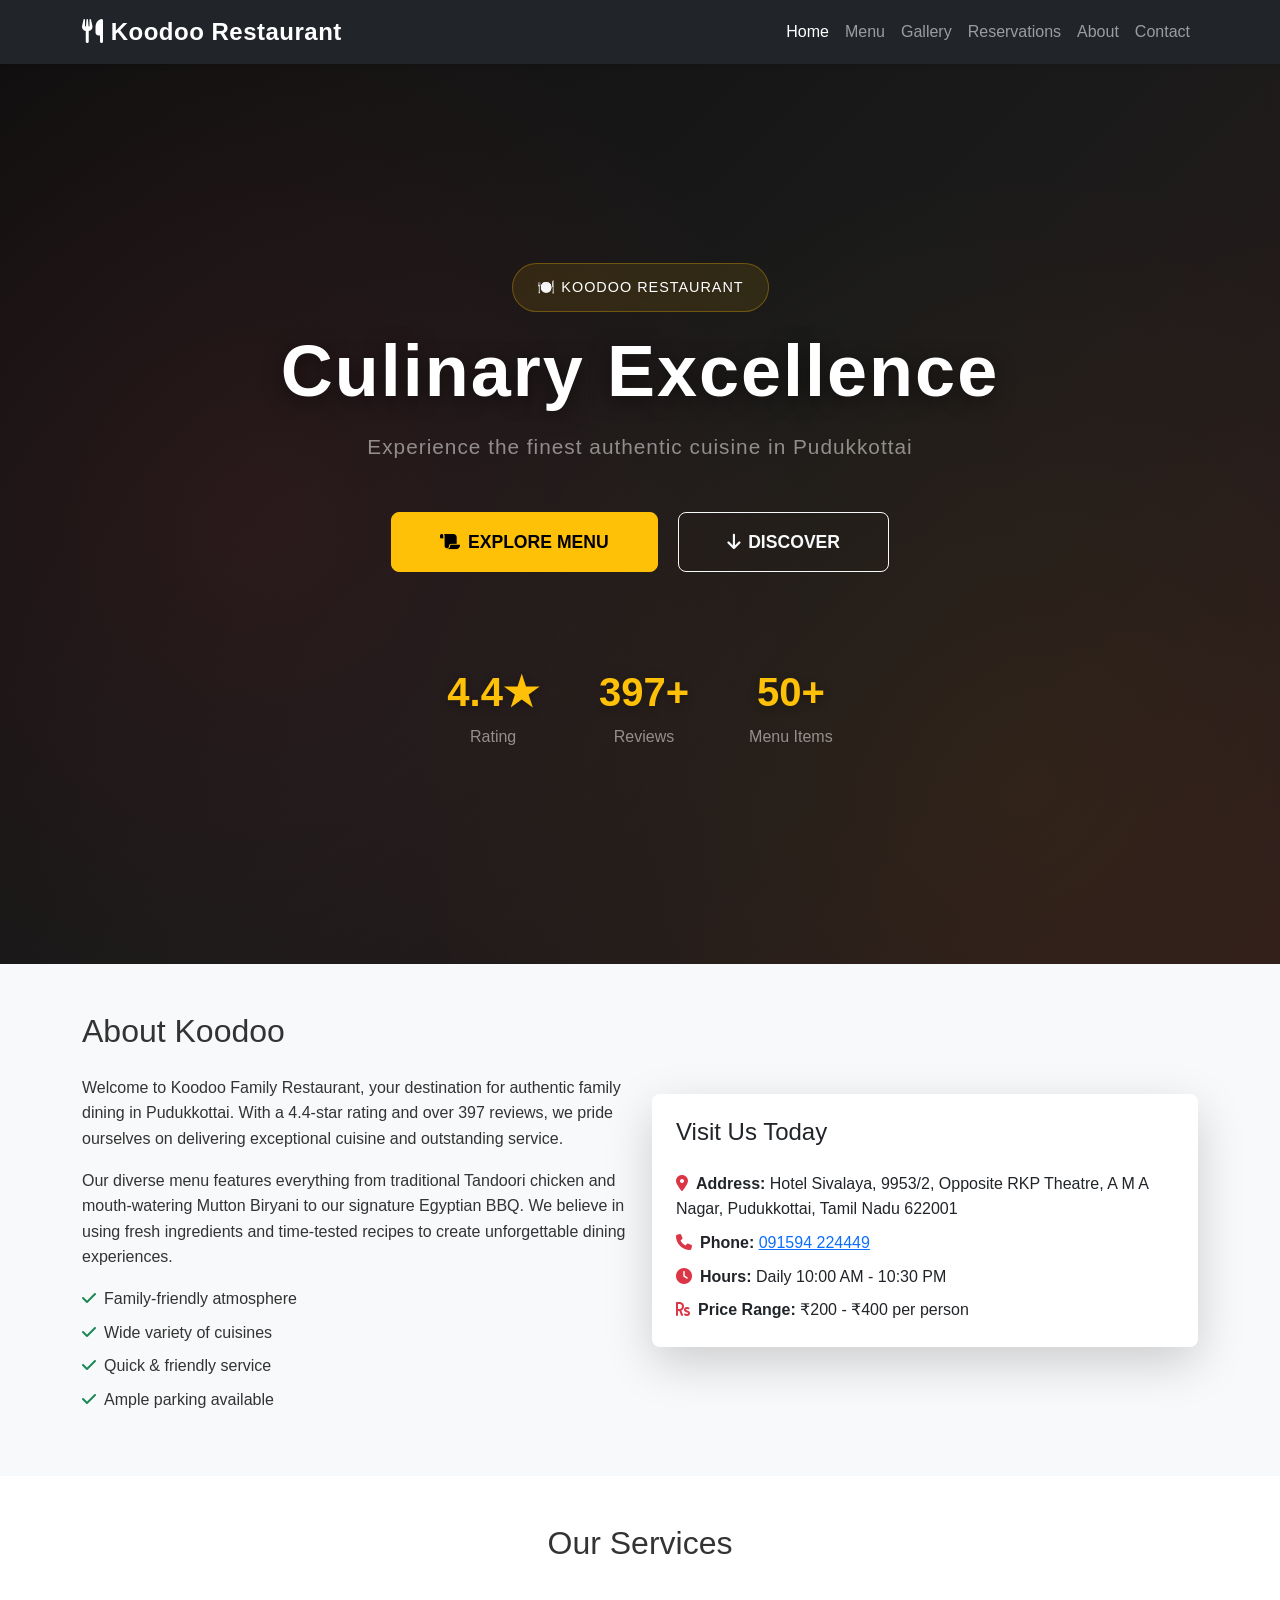
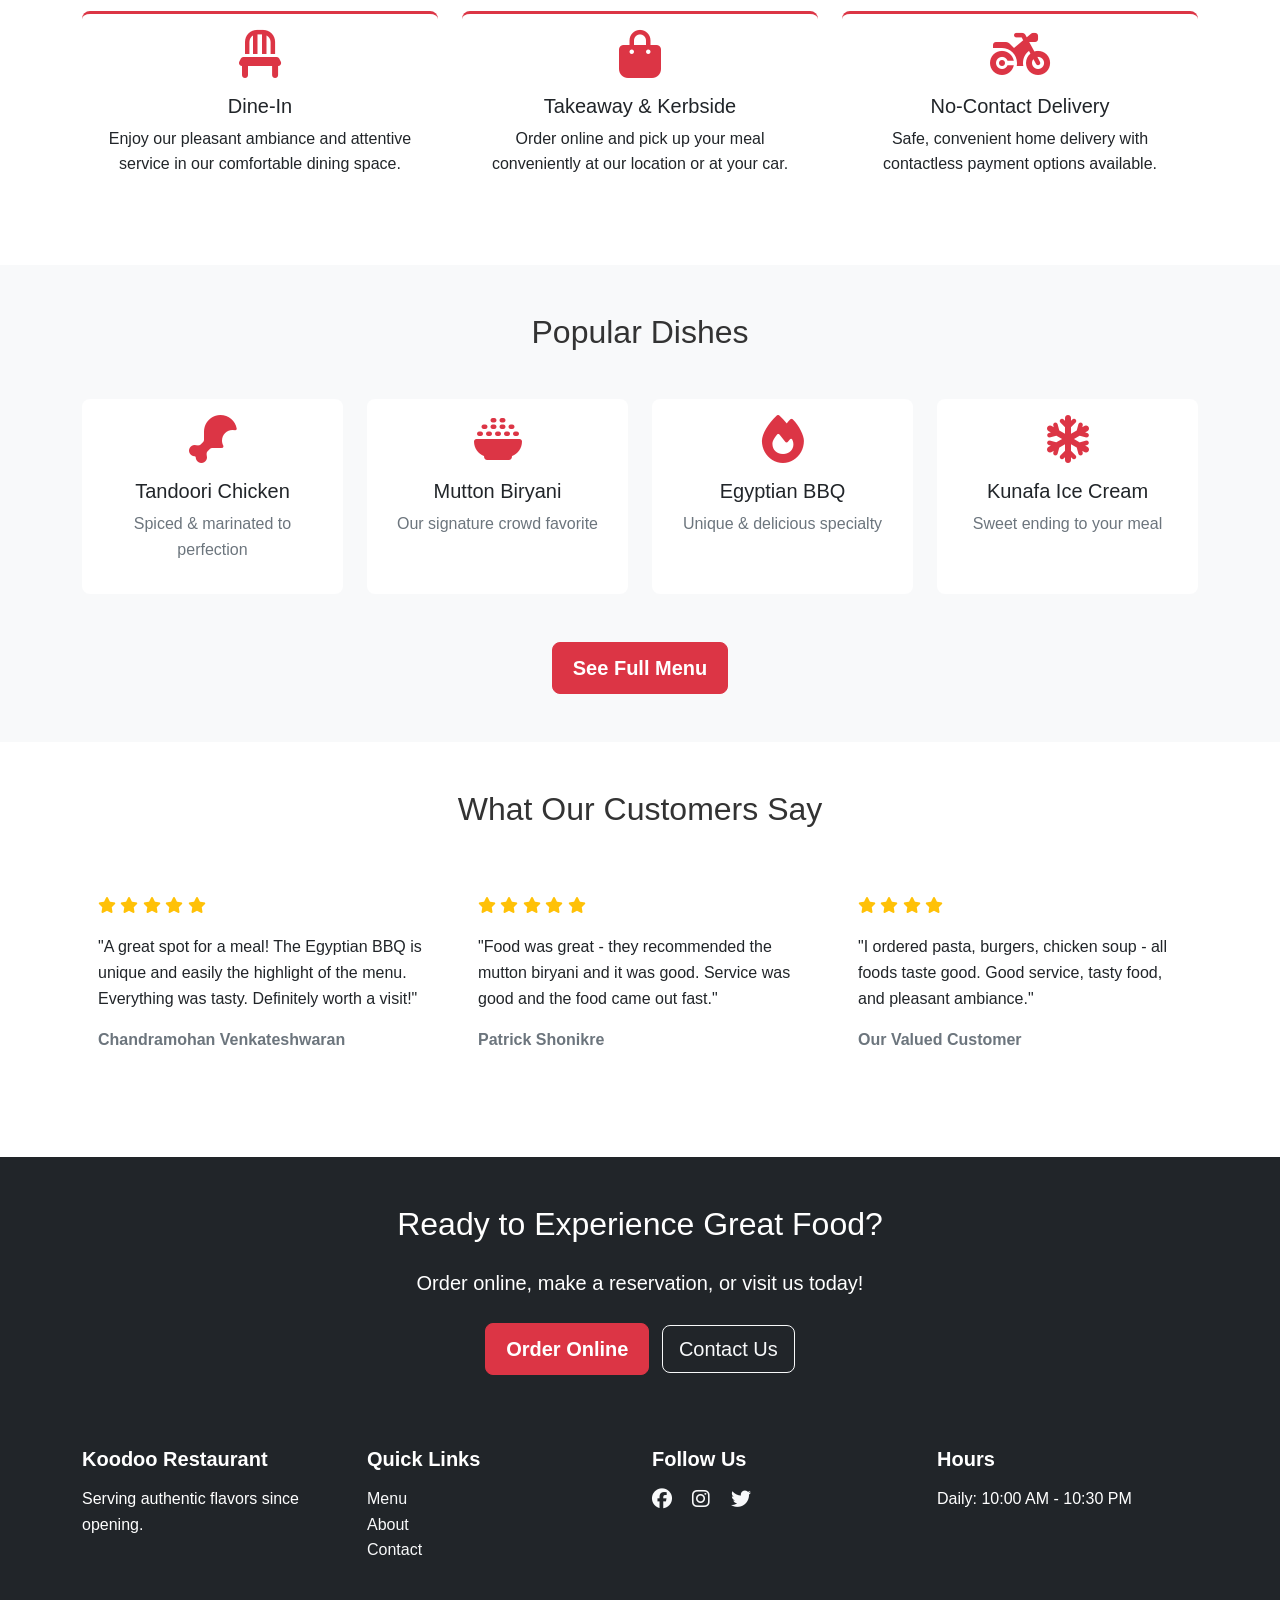
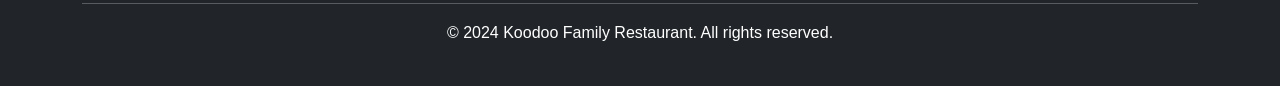
==== index.html @ 0c463f67 "Add files via upload" ====
<!DOCTYPE html>
<html lang="en">
<head>
    <meta charset="UTF-8">
    <meta name="viewport" content="width=device-width, initial-scale=1.0">
    <title>Koodoo Family Restaurant | Pudukkottai</title>
    <link href="https://cdn.jsdelivr.net/npm/bootstrap@5.3.0/dist/css/bootstrap.min.css" rel="stylesheet">
    <link href="https://cdnjs.cloudflare.com/ajax/libs/font-awesome/6.4.0/css/all.min.css" rel="stylesheet">
    <link rel="stylesheet" href="styles.css">
</head>
<body>
    <!-- Navigation Bar -->
    <nav class="navbar navbar-expand-lg navbar-dark bg-dark sticky-top">
        <div class="container">
            <a class="navbar-brand fw-bold" href="index.html">
                <i class="fas fa-utensils"></i> Koodoo Restaurant
            </a>
            <button class="navbar-toggler" type="button" data-bs-toggle="collapse" data-bs-target="#navbarNav">
                <span class="navbar-toggler-icon"></span>
            </button>
            <div class="collapse navbar-collapse" id="navbarNav">
                <ul class="navbar-nav ms-auto">
                    <li class="nav-item"><a class="nav-link active" href="index.html">Home</a></li>
                    <li class="nav-item"><a class="nav-link" href="menu.html">Menu</a></li>
                    <li class="nav-item"><a class="nav-link" href="gallery.html">Gallery</a></li>
                    <li class="nav-item"><a class="nav-link" href="reservations.html">Reservations</a></li>
                    <li class="nav-item"><a class="nav-link" href="about.html">About</a></li>
                    <li class="nav-item"><a class="nav-link" href="contact.html">Contact</a></li>
                </ul>
            </div>
        </div>
    </nav>

    <!-- Premium Hero Section -->
    <section class="hero-section premium-hero">
        <div class="hero-overlay"></div>
        <div class="hero-content">
            <div class="hero-badge mb-3">🍽️ KOODOO RESTAURANT</div>
            <h1 class="display-2 fw-bold text-white mb-3" style="letter-spacing: 2px;">
                Culinary Excellence
            </h1>
            <p class="lead text-white-50 mb-5" style="font-size: 1.3rem; letter-spacing: 1px;">
                Experience the finest authentic cuisine in Pudukkottai
            </p>
            <div class="hero-cta">
                <a href="menu.html" class="btn btn-warning btn-lg me-3 px-5 py-3 fw-bold" style="font-size: 1.1rem;">
                    <i class="fas fa-scroll me-2"></i>EXPLORE MENU
                </a>
                <a href="#specialties" class="btn btn-outline-light btn-lg px-5 py-3 fw-bold" style="font-size: 1.1rem;">
                    <i class="fas fa-arrow-down me-2"></i>DISCOVER
                </a>
            </div>
            <div class="hero-stats mt-5 pt-5">
                <div class="stat-item">
                    <h3 class="text-warning">4.4★</h3>
                    <p class="text-white-50">Rating</p>
                </div>
                <div class="stat-item">
                    <h3 class="text-warning">397+</h3>
                    <p class="text-white-50">Reviews</p>
                </div>
                <div class="stat-item">
                    <h3 class="text-warning">50+</h3>
                    <p class="text-white-50">Menu Items</p>
                </div>
            </div>
        </div>
    </section>

    <!-- About Section -->
    <section class="py-5 bg-light">
        <div class="container">
            <div class="row align-items-center">
                <div class="col-md-6 mb-4 mb-md-0">
                    <h2 class="mb-4">About Koodoo</h2>
                    <p class="mb-3">Welcome to Koodoo Family Restaurant, your destination for authentic family dining in Pudukkottai. With a 4.4-star rating and over 397 reviews, we pride ourselves on delivering exceptional cuisine and outstanding service.</p>
                    <p class="mb-3">Our diverse menu features everything from traditional Tandoori chicken and mouth-watering Mutton Biryani to our signature Egyptian BBQ. We believe in using fresh ingredients and time-tested recipes to create unforgettable dining experiences.</p>
                    <ul class="list-unstyled">
                        <li class="mb-2"><i class="fas fa-check text-success me-2"></i>Family-friendly atmosphere</li>
                        <li class="mb-2"><i class="fas fa-check text-success me-2"></i>Wide variety of cuisines</li>
                        <li class="mb-2"><i class="fas fa-check text-success me-2"></i>Quick & friendly service</li>
                        <li class="mb-2"><i class="fas fa-check text-success me-2"></i>Ample parking available</li>
                    </ul>
                </div>
                <div class="col-md-6">
                    <div class="card shadow-lg">
                        <div class="card-body p-4">
                            <h4 class="card-title mb-4">Visit Us Today</h4>
                            <p class="mb-2"><i class="fas fa-map-marker-alt text-danger me-2"></i><strong>Address:</strong> Hotel Sivalaya, 9953/2, Opposite RKP Theatre, A M A Nagar, Pudukkottai, Tamil Nadu 622001</p>
                            <p class="mb-2"><i class="fas fa-phone text-danger me-2"></i><strong>Phone:</strong> <a href="tel:09159422449">091594 224449</a></p>
                            <p class="mb-2"><i class="fas fa-clock text-danger me-2"></i><strong>Hours:</strong> Daily 10:00 AM - 10:30 PM</p>
                            <p class="mb-0"><i class="fas fa-rupee-sign text-danger me-2"></i><strong>Price Range:</strong> ₹200 - ₹400 per person</p>
                        </div>
                    </div>
                </div>
            </div>
        </div>
    </section>

    <!-- Services Section -->
    <section class="py-5">
        <div class="container">
            <h2 class="text-center mb-5">Our Services</h2>
            <div class="row">
                <div class="col-md-4 mb-4">
                    <div class="card text-center h-100 service-card">
                        <div class="card-body">
                            <i class="fas fa-chair fa-3x text-danger mb-3"></i>
                            <h5 class="card-title">Dine-In</h5>
                            <p class="card-text">Enjoy our pleasant ambiance and attentive service in our comfortable dining space.</p>
                        </div>
                    </div>
                </div>
                <div class="col-md-4 mb-4">
                    <div class="card text-center h-100 service-card">
                        <div class="card-body">
                            <i class="fas fa-shopping-bag fa-3x text-danger mb-3"></i>
                            <h5 class="card-title">Takeaway & Kerbside</h5>
                            <p class="card-text">Order online and pick up your meal conveniently at our location or at your car.</p>
                        </div>
                    </div>
                </div>
                <div class="col-md-4 mb-4">
                    <div class="card text-center h-100 service-card">
                        <div class="card-body">
                            <i class="fas fa-motorcycle fa-3x text-danger mb-3"></i>
                            <h5 class="card-title">No-Contact Delivery</h5>
                            <p class="card-text">Safe, convenient home delivery with contactless payment options available.</p>
                        </div>
                    </div>
                </div>
            </div>
        </div>
    </section>

    <!-- Popular Items Section -->
    <section class="py-5 bg-light">
        <div class="container">
            <h2 class="text-center mb-5">Popular Dishes</h2>
            <div class="row">
                <div class="col-md-3 mb-4">
                    <div class="card h-100">
                        <div class="card-body text-center">
                            <i class="fas fa-drumstick-bite fa-3x text-danger mb-3"></i>
                            <h5>Tandoori Chicken</h5>
                            <p class="text-muted">Spiced & marinated to perfection</p>
                        </div>
                    </div>
                </div>
                <div class="col-md-3 mb-4">
                    <div class="card h-100">
                        <div class="card-body text-center">
                            <i class="fas fa-bowl-rice fa-3x text-danger mb-3"></i>
                            <h5>Mutton Biryani</h5>
                            <p class="text-muted">Our signature crowd favorite</p>
                        </div>
                    </div>
                </div>
                <div class="col-md-3 mb-4">
                    <div class="card h-100">
                        <div class="card-body text-center">
                            <i class="fas fa-fire fa-3x text-danger mb-3"></i>
                            <h5>Egyptian BBQ</h5>
                            <p class="text-muted">Unique & delicious specialty</p>
                        </div>
                    </div>
                </div>
                <div class="col-md-3 mb-4">
                    <div class="card h-100">
                        <div class="card-body text-center">
                            <i class="fas fa-snowflake fa-3x text-danger mb-3"></i>
                            <h5>Kunafa Ice Cream</h5>
                            <p class="text-muted">Sweet ending to your meal</p>
                        </div>
                    </div>
                </div>
            </div>
            <div class="text-center mt-4">
                <a href="menu.html" class="btn btn-danger btn-lg">See Full Menu</a>
            </div>
        </div>
    </section>

    <!-- Testimonials Section -->
    <section class="py-5">
        <div class="container">
            <h2 class="text-center mb-5">What Our Customers Say</h2>
            <div class="row">
                <div class="col-md-4 mb-4">
                    <div class="card h-100">
                        <div class="card-body">
                            <div class="mb-3">
                                <i class="fas fa-star text-warning"></i>
                                <i class="fas fa-star text-warning"></i>
                                <i class="fas fa-star text-warning"></i>
                                <i class="fas fa-star text-warning"></i>
                                <i class="fas fa-star text-warning"></i>
                            </div>
                            <p class="card-text">"A great spot for a meal! The Egyptian BBQ is unique and easily the highlight of the menu. Everything was tasty. Definitely worth a visit!"</p>
                            <p class="text-muted"><strong>Chandramohan Venkateshwaran</strong></p>
                        </div>
                    </div>
                </div>
                <div class="col-md-4 mb-4">
                    <div class="card h-100">
                        <div class="card-body">
                            <div class="mb-3">
                                <i class="fas fa-star text-warning"></i>
                                <i class="fas fa-star text-warning"></i>
                                <i class="fas fa-star text-warning"></i>
                                <i class="fas fa-star text-warning"></i>
                                <i class="fas fa-star text-warning"></i>
                            </div>
                            <p class="card-text">"Food was great - they recommended the mutton biryani and it was good. Service was good and the food came out fast."</p>
                            <p class="text-muted"><strong>Patrick Shonikre</strong></p>
                        </div>
                    </div>
                </div>
                <div class="col-md-4 mb-4">
                    <div class="card h-100">
                        <div class="card-body">
                            <div class="mb-3">
                                <i class="fas fa-star text-warning"></i>
                                <i class="fas fa-star text-warning"></i>
                                <i class="fas fa-star text-warning"></i>
                                <i class="fas fa-star text-warning"></i>
                            </div>
                            <p class="card-text">"I ordered pasta, burgers, chicken soup - all foods taste good. Good service, tasty food, and pleasant ambiance."</p>
                            <p class="text-muted"><strong>Our Valued Customer</strong></p>
                        </div>
                    </div>
                </div>
            </div>
        </div>
    </section>

    <!-- Call to Action Section -->
    <section class="py-5 bg-dark text-white">
        <div class="container text-center">
            <h2 class="mb-4">Ready to Experience Great Food?</h2>
            <p class="lead mb-4">Order online, make a reservation, or visit us today!</p>
            <a href="reservations.html" class="btn btn-danger btn-lg me-2">Order Online</a>
            <a href="contact.html" class="btn btn-outline-light btn-lg">Contact Us</a>
        </div>
    </section>

    <!-- Footer -->
    <footer class="bg-dark text-white py-4">
        <div class="container">
            <div class="row mb-4">
                <div class="col-md-3">
                    <h5>Koodoo Restaurant</h5>
                    <p>Serving authentic flavors since opening.</p>
                </div>
                <div class="col-md-3">
                    <h5>Quick Links</h5>
                    <ul class="list-unstyled">
                        <li><a href="menu.html" class="text-decoration-none text-light">Menu</a></li>
                        <li><a href="about.html" class="text-decoration-none text-light">About</a></li>
                        <li><a href="contact.html" class="text-decoration-none text-light">Contact</a></li>
                    </ul>
                </div>
                <div class="col-md-3">
                    <h5>Follow Us</h5>
                    <div>
                        <a href="#" class="text-decoration-none text-light me-3"><i class="fab fa-facebook fa-lg"></i></a>
                        <a href="#" class="text-decoration-none text-light me-3"><i class="fab fa-instagram fa-lg"></i></a>
                        <a href="#" class="text-decoration-none text-light me-3"><i class="fab fa-twitter fa-lg"></i></a>
                    </div>
                </div>
                <div class="col-md-3">
                    <h5>Hours</h5>
                    <p>Daily: 10:00 AM - 10:30 PM</p>
                </div>
            </div>
            <hr>
            <div class="text-center">
                <p>&copy; 2024 Koodoo Family Restaurant. All rights reserved.</p>
            </div>
        </div>
    </footer>

    <script src="https://cdn.jsdelivr.net/npm/bootstrap@5.3.0/dist/js/bootstrap.bundle.min.js"></script>
    <script src="script.js"></script>
</body>
</html>
---- styles.css ----
/* ===== Custom Styles for Koodoo Restaurant ===== */

:root {
    --primary-color: #dc3545;
    --secondary-color: #343a40;
    --light-color: #f8f9fa;
    --dark-color: #212529;
    --danger-color: #dc3545;
}

/* General Styles */
body {
    font-family: 'Segoe UI', Tahoma, Geneva, Verdana, sans-serif;
    line-height: 1.6;
    color: #333;
}

a {
    transition: all 0.3s ease;
}

/* Navigation */
.navbar {
    box-shadow: 0 2px 4px rgba(0, 0, 0, 0.1);
}

.navbar-brand {
    font-size: 1.5rem;
    letter-spacing: 0.5px;
}

/* Hero Section */
.hero-section {
    background: linear-gradient(135deg, #1a1a1a 0%, #2d2d2d 100%);
    color: white;
    padding: 120px 0;
    text-align: center;
    position: relative;
    overflow: hidden;
    min-height: 90vh;
    display: flex;
    align-items: center;
    justify-content: center;
}

.hero-section.premium-hero {
    background: linear-gradient(135deg, #0f0f0f 0%, #1a1a1a 50%, #2d1b1b 100%);
    min-height: 100vh;
}

.hero-overlay {
    position: absolute;
    top: 0;
    left: 0;
    right: 0;
    bottom: 0;
    background: 
        radial-gradient(circle at 20% 50%, rgba(220, 53, 69, 0.1) 0%, transparent 50%),
        radial-gradient(circle at 80% 80%, rgba(255, 193, 7, 0.05) 0%, transparent 50%);
    z-index: 1;
}

.hero-content {
    position: relative;
    z-index: 2;
    max-width: 900px;
}

.hero-badge {
    display: inline-block;
    background: rgba(255, 193, 7, 0.1);
    border: 1px solid rgba(255, 193, 7, 0.3);
    padding: 12px 24px;
    border-radius: 50px;
    font-size: 0.9rem;
    letter-spacing: 1px;
    backdrop-filter: blur(10px);
}

.hero-section .display-2 {
    font-weight: 700;
    text-shadow: 0 4px 20px rgba(0, 0, 0, 0.5);
    animation: fadeInDown 1s ease-out;
}

.hero-section .lead {
    animation: fadeInUp 1s ease-out 0.2s both;
}

.hero-cta {
    animation: fadeInUp 1s ease-out 0.4s both;
}

.hero-stats {
    display: flex;
    justify-content: center;
    gap: 60px;
    animation: fadeInUp 1s ease-out 0.6s both;
}

.stat-item {
    text-align: center;
}

.stat-item h3 {
    font-size: 2.5rem;
    font-weight: 700;
    text-shadow: 0 2px 10px rgba(0, 0, 0, 0.3);
}

@keyframes fadeInDown {
    from {
        opacity: 0;
        transform: translateY(-30px);
    }
    to {
        opacity: 1;
        transform: translateY(0);
    }
}

@keyframes fadeInUp {
    from {
        opacity: 0;
        transform: translateY(30px);
    }
    to {
        opacity: 1;
        transform: translateY(0);
    }
}

/* Page Header */
.page-header {
    background: linear-gradient(135deg, #dc3545 0%, #c82333 100%);
    color: white;
    padding: 60px 0;
    text-align: center;
    margin-bottom: 0;
}

.page-header h1 {
    font-weight: 700;
    text-shadow: 2px 2px 4px rgba(0, 0, 0, 0.2);
}

/* Cards */
.card {
    border: none;
    border-radius: 8px;
    transition: transform 0.3s ease, box-shadow 0.3s ease;
}

.card:hover {
    transform: translateY(-5px);
    box-shadow: 0 8px 16px rgba(0, 0, 0, 0.15) !important;
}

.card-header {
    border-radius: 8px 8px 0 0 !important;
}

/* Menu Cards */
.menu-card {
    border: 1px solid #e0e0e0;
}

.menu-card:hover {
    border-color: #dc3545;
}

.menu-category {
    animation: fadeIn 0.5s ease-in;
}

@keyframes fadeIn {
    from {
        opacity: 0;
    }
    to {
        opacity: 1;
    }
}

/* Gallery */
.gallery-grid {
    animation: slideUp 0.6s ease-out;
}

@keyframes slideUp {
    from {
        opacity: 0;
        transform: translateY(20px);
    }
    to {
        opacity: 1;
        transform: translateY(0);
    }
}

.gallery-item {
    border-radius: 10px;
    overflow: hidden;
    box-shadow: 0 4px 8px rgba(0, 0, 0, 0.1);
    transition: all 0.3s ease;
}

.gallery-item:hover {
    transform: scale(1.05);
    box-shadow: 0 8px 16px rgba(0, 0, 0, 0.2);
}

.gallery-placeholder {
    height: 250px;
    display: flex;
    align-items: center;
    justify-content: center;
    color: white;
}

.gallery-info {
    padding: 15px;
    background: white;
}

/* Buttons */
.btn-danger {
    background-color: var(--danger-color);
    border-color: var(--danger-color);
    font-weight: 600;
    padding: 10px 20px;
}

.btn-danger:hover {
    background-color: #c82333;
    border-color: #c82333;
    transform: translateY(-2px);
    box-shadow: 0 4px 8px rgba(220, 53, 69, 0.3);
}

.btn-outline-light:hover {
    background-color: rgba(255, 255, 255, 0.1);
}

/* Service Cards */
.service-card {
    border: none;
    border-top: 3px solid var(--danger-color);
    transition: all 0.3s ease;
}

.service-card:hover {
    border-top-color: #c82333;
    box-shadow: 0 8px 16px rgba(220, 53, 69, 0.15) !important;
}

.service-card i {
    transition: all 0.3s ease;
}

.service-card:hover i {
    transform: scale(1.1) rotate(5deg);
}

/* Features */
.feature-icon {
    box-shadow: 0 4px 8px rgba(220, 53, 69, 0.2);
}

.feature-card {
    padding: 20px;
    border-radius: 10px;
    transition: all 0.3s ease;
}

.feature-card:hover {
    box-shadow: 0 8px 16px rgba(0, 0, 0, 0.1);
}

/* Forms */
.form-control,
.form-select {
    border-radius: 6px;
    border: 1px solid #ddd;
    padding: 10px 12px;
    transition: all 0.3s ease;
}

.form-control:focus,
.form-select:focus {
    border-color: var(--danger-color);
    box-shadow: 0 0 0 0.2rem rgba(220, 53, 69, 0.25);
}

.form-check-input:checked {
    background-color: var(--danger-color);
    border-color: var(--danger-color);
}

/* Rating Stars */
.fa-star {
    animation: twinkle 0.6s ease-in-out;
}

@keyframes twinkle {
    0%, 100% {
        opacity: 1;
    }
    50% {
        opacity: 0.7;
    }
}

/* Badges */
.badge {
    padding: 8px 12px;
    font-weight: 600;
    font-size: 0.9rem;
}

/* Sections */
section {
    position: relative;
}

.bg-light {
    background-color: #f8f9fa !important;
}

.bg-danger {
    background-color: var(--danger-color) !important;
}

.bg-dark {
    background-color: var(--dark-color) !important;
}

/* Footer */
footer {
    background-color: var(--dark-color);
    color: white;
}

footer a {
    color: white;
    text-decoration: none;
}

footer a:hover {
    color: var(--danger-color);
}

footer h5 {
    font-weight: 700;
    color: white;
    margin-bottom: 15px;
}

footer hr {
    background-color: rgba(255, 255, 255, 0.1);
}

/* Carousel */
.carousel-control-prev,
.carousel-control-next {
    background: rgba(0, 0, 0, 0.3);
    width: 40px;
    height: 40px;
    top: 50%;
    transform: translateY(-50%);
    border-radius: 50%;
}

.carousel-control-prev:hover,
.carousel-control-next:hover {
    background: rgba(220, 53, 69, 0.5);
}

/* Accordion */
.accordion-button:not(.collapsed) {
    background-color: var(--danger-color);
    color: white;
    box-shadow: inset 0 -1px 0 rgba(0, 0, 0, 0.125);
}

.accordion-button:focus {
    border-color: var(--danger-color);
    box-shadow: 0 0 0 0.25rem rgba(220, 53, 69, 0.25);
}

/* Map */
.map-container {
    height: 400px;
    border-radius: 10px;
    overflow: hidden;
}

/* Responsive */
@media (max-width: 768px) {
    .hero-section {
        padding: 80px 0;
    }

    .hero-section .display-3 {
        font-size: 2rem;
    }

    .page-header {
        padding: 40px 0;
    }

    .page-header h1 {
        font-size: 1.75rem;
    }

    .gallery-placeholder {
        height: 200px;
    }

    footer .col-md-3 {
        margin-bottom: 20px;
    }
}

@media (max-width: 576px) {
    .hero-section .display-3 {
        font-size: 1.5rem;
    }

    .hero-section .lead {
        font-size: 1rem;
    }

    .btn-group {
        display: flex;
        flex-direction: column;
    }

    .btn-group .btn {
        border-radius: 6px !important;
        margin-bottom: 5px;
    }

    .gallery-placeholder {
        height: 150px;
    }

    .gallery-placeholder i {
        font-size: 2rem;
    }
}

/* Animations */
.fade-in {
    animation: fadeIn 0.5s ease-in;
}

.slide-in {
    animation: slideIn 0.5s ease-out;
}

@keyframes slideIn {
    from {
        transform: translateX(-20px);
        opacity: 0;
    }
    to {
        transform: translateX(0);
        opacity: 1;
    }
}

/* Utility Classes */
.text-danger {
    color: var(--danger-color) !important;
}

.text-muted {
    color: #6c757d !important;
}

.shadow-lg {
    box-shadow: 0 1rem 3rem rgba(0, 0, 0, 0.175) !important;
}

.rounded-circle {
    border-radius: 50%;
}

/* Scrollbar Styling (for Webkit browsers) */
::-webkit-scrollbar {
    width: 10px;
}

::-webkit-scrollbar-track {
    background: #f1f1f1;
}

::-webkit-scrollbar-thumb {
    background: var(--danger-color);
    border-radius: 5px;
}

::-webkit-scrollbar-thumb:hover {
    background: #c82333;
}

/* Success Messages */
.alert {
    border-radius: 8px;
    border: none;
    animation: slideDown 0.3s ease-out;
}

@keyframes slideDown {
    from {
        transform: translateY(-20px);
        opacity: 0;
    }
    to {
        transform: translateY(0);
        opacity: 1;
    }
}

/* Loading Animation */
.loading {
    display: inline-block;
    width: 20px;
    height: 20px;
    border: 3px solid rgba(220, 53, 69, 0.3);
    border-radius: 50%;
    border-top-color: var(--danger-color);
    animation: spin 1s ease-in-out infinite;
}

@keyframes spin {
    to {
        transform: rotate(360deg);
    }
}

/* Smooth Scrolling */
html {
    scroll-behavior: smooth;
}

/* Focus States */
*:focus {
    outline: 2px solid var(--danger-color);
    outline-offset: 2px;
}

button:focus,
a:focus {
    outline-offset: 4px;
}

/* Print Styles */
@media print {
    .navbar,
    footer,
    .btn,
    .no-print {
        display: none !important;
    }
}

/* ===== CART SIDEBAR STYLES ===== */
.cart-sidebar {
    position: fixed;
    right: -400px;
    top: 0;
    width: 400px;
    height: 100vh;
    background: linear-gradient(135deg, #1a1a1a 0%, #2d2d2d 100%);
    box-shadow: -5px 0 30px rgba(0, 0, 0, 0.5);
    transition: right 0.3s ease;
    z-index: 9998;
    overflow-y: auto;
    color: white;
}

.cart-sidebar.active {
    right: 0;
}

.cart-header {
    background: linear-gradient(135deg, #dc3545 0%, #c82333 100%);
    padding: 20px;
    display: flex;
    justify-content: space-between;
    align-items: center;
    position: sticky;
    top: 0;
    z-index: 9999;
}

.cart-close-btn {
    background: none;
    border: none;
    color: white;
    font-size: 1.5rem;
    cursor: pointer;
    transition: transform 0.2s;
}

.cart-close-btn:hover {
    transform: scale(1.1);
}

.cart-items-container {
    padding: 20px;
    min-height: 300px;
}

.cart-empty {
    text-align: center;
    padding: 40px 20px;
    color: #aaa;
}

.cart-empty i {
    font-size: 3rem;
    margin-bottom: 20px;
    opacity: 0.5;
}

.cart-item {
    background: rgba(255, 255, 255, 0.05);
    border-left: 3px solid #dc3545;
    padding: 15px;
    margin-bottom: 10px;
    border-radius: 5px;
    animation: slideInLeft 0.3s ease;
}

@keyframes slideInLeft {
    from {
        opacity: 0;
        transform: translateX(20px);
    }
    to {
        opacity: 1;
        transform: translateX(0);
    }
}

.cart-item-name {
    font-weight: 600;
    margin-bottom: 5px;
}

.cart-item-price {
    color: #ffc107;
    font-weight: 700;
}

.cart-item-remove {
    background: none;
    border: none;
    color: #dc3545;
    cursor: pointer;
    font-size: 0.9rem;
    margin-top: 8px;
    transition: all 0.2s;
}

.cart-item-remove:hover {
    color: #fff;
    transform: scale(1.1);
}

.cart-summary {
    background: rgba(255, 255, 255, 0.02);
    border-top: 1px solid rgba(255, 255, 255, 0.1);
    padding: 20px;
    position: sticky;
    bottom: 0;
}

.summary-row {
    display: flex;
    justify-content: space-between;
    margin-bottom: 12px;
    color: #aaa;
}

.summary-row.total {
    border-top: 1px solid rgba(255, 255, 255, 0.1);
    padding-top: 12px;
    margin-top: 12px;
    color: #ffc107;
    font-weight: 700;
    font-size: 1.1rem;
}

.checkout-btn {
    width: 100%;
    padding: 15px;
    background: linear-gradient(135deg, #dc3545 0%, #c82333 100%);
    color: white;
    border: none;
    border-radius: 8px;
    font-weight: 700;
    font-size: 1rem;
    cursor: pointer;
    margin-top: 15px;
    transition: all 0.3s;
}

.checkout-btn:hover {
    transform: translateY(-2px);
    box-shadow: 0 8px 20px rgba(220, 53, 69, 0.4);
}

.checkout-btn:disabled {
    background: #666;
    cursor: not-allowed;
    transform: none;
}

.cart-toggle-btn {
    position: fixed;
    bottom: 30px;
    right: 30px;
    width: 60px;
    height: 60px;
    background: linear-gradient(135deg, #dc3545 0%, #c82333 100%);
    color: white;
    border: none;
    border-radius: 50%;
    font-size: 1.5rem;
    cursor: pointer;
    z-index: 9997;
    box-shadow: 0 4px 15px rgba(220, 53, 69, 0.4);
    display: flex;
    align-items: center;
    justify-content: center;
    transition: all 0.3s;
}

.cart-toggle-btn:hover {
    transform: scale(1.1);
    box-shadow: 0 6px 20px rgba(220, 53, 69, 0.6);
}

.cart-badge {
    position: absolute;
    top: -10px;
    right: -10px;
    background: #ffc107;
    color: #000;
    width: 30px;
    height: 30px;
    border-radius: 50%;
    display: flex;
    align-items: center;
    justify-content: center;
    font-weight: 700;
    font-size: 0.9rem;
}

/* Overlay when cart is open */
.cart-overlay {
    position: fixed;
    top: 0;
    left: 0;
    right: 0;
    bottom: 0;
    background: rgba(0, 0, 0, 0.7);
    z-index: 9996;
    opacity: 0;
    pointer-events: none;
    transition: opacity 0.3s ease;
}

.cart-overlay.active {
    opacity: 1;
    pointer-events: all;
}

/* Modal Checkout Styles */
.checkout-modal {
    display: none;
    position: fixed;
    top: 0;
    left: 0;
    right: 0;
    bottom: 0;
    background: rgba(0, 0, 0, 0.8);
    z-index: 9999;
    align-items: center;
    justify-content: center;
}

.checkout-modal.active {
    display: flex;
}

.checkout-content {
    background: #1a1a1a;
    border-radius: 15px;
    max-width: 600px;
    width: 90%;
    max-height: 90vh;
    overflow-y: auto;
    color: white;
    position: relative;
}

.checkout-header {
    background: linear-gradient(135deg, #dc3545 0%, #c82333 100%);
    padding: 25px;
    border-radius: 15px 15px 0 0;
}

.checkout-header h2 {
    margin: 0;
    font-weight: 700;
}

.checkout-body {
    padding: 30px;
}

.checkout-close {
    position: absolute;
    top: 15px;
    right: 15px;
    background: none;
    border: none;
    color: white;
    font-size: 1.5rem;
    cursor: pointer;
}

.form-group-checkout {
    margin-bottom: 20px;
}

.form-group-checkout label {
    display: block;
    margin-bottom: 8px;
    font-weight: 600;
    color: #ffc107;
}

.form-group-checkout input,
.form-group-checkout select,
.form-group-checkout textarea {
    width: 100%;
    padding: 12px;
    background: rgba(255, 255, 255, 0.05);
    border: 1px solid rgba(255, 255, 255, 0.1);
    border-radius: 6px;
    color: white;
    font-family: inherit;
}

.form-group-checkout input::placeholder,
.form-group-checkout textarea::placeholder {
    color: rgba(255, 255, 255, 0.5);
}

.form-group-checkout input:focus,
.form-group-checkout select:focus,
.form-group-checkout textarea:focus {
    outline: none;
    border-color: #dc3545;
    box-shadow: 0 0 0 3px rgba(220, 53, 69, 0.2);
}

.payment-methods {
    display: grid;
    grid-template-columns: 1fr 1fr;
    gap: 15px;
    margin-bottom: 20px;
}

.payment-option {
    position: relative;
}

.payment-option input {
    display: none;
}

.payment-label {
    display: block;
    padding: 15px;
    border: 2px solid rgba(255, 255, 255, 0.2);
    border-radius: 8px;
    cursor: pointer;
    text-align: center;
    transition: all 0.3s;
    font-weight: 600;
}

.payment-option input:checked + .payment-label {
    border-color: #dc3545;
    background: rgba(220, 53, 69, 0.1);
    color: #ffc107;
}

.payment-label:hover {
    border-color: #dc3545;
}

.submit-order-btn {
    width: 100%;
    padding: 15px;
    background: linear-gradient(135deg, #dc3545 0%, #c82333 100%);
    color: white;
    border: none;
    border-radius: 8px;
    font-weight: 700;
    font-size: 1.1rem;
    cursor: pointer;
    transition: all 0.3s;
}

.submit-order-btn:hover {
    transform: translateY(-2px);
    box-shadow: 0 8px 20px rgba(220, 53, 69, 0.4);
}

.submit-order-btn:disabled {
    background: #666;
    cursor: not-allowed;
}

@media (max-width: 768px) {
    .cart-sidebar {
        width: 100%;
        right: -100%;
    }

    .hero-stats {
        gap: 30px;
    }

    .stat-item h3 {
        font-size: 2rem;
    }

    .payment-methods {
        grid-template-columns: 1fr;
    }

    .checkout-content {
        width: 95%;
    }
}
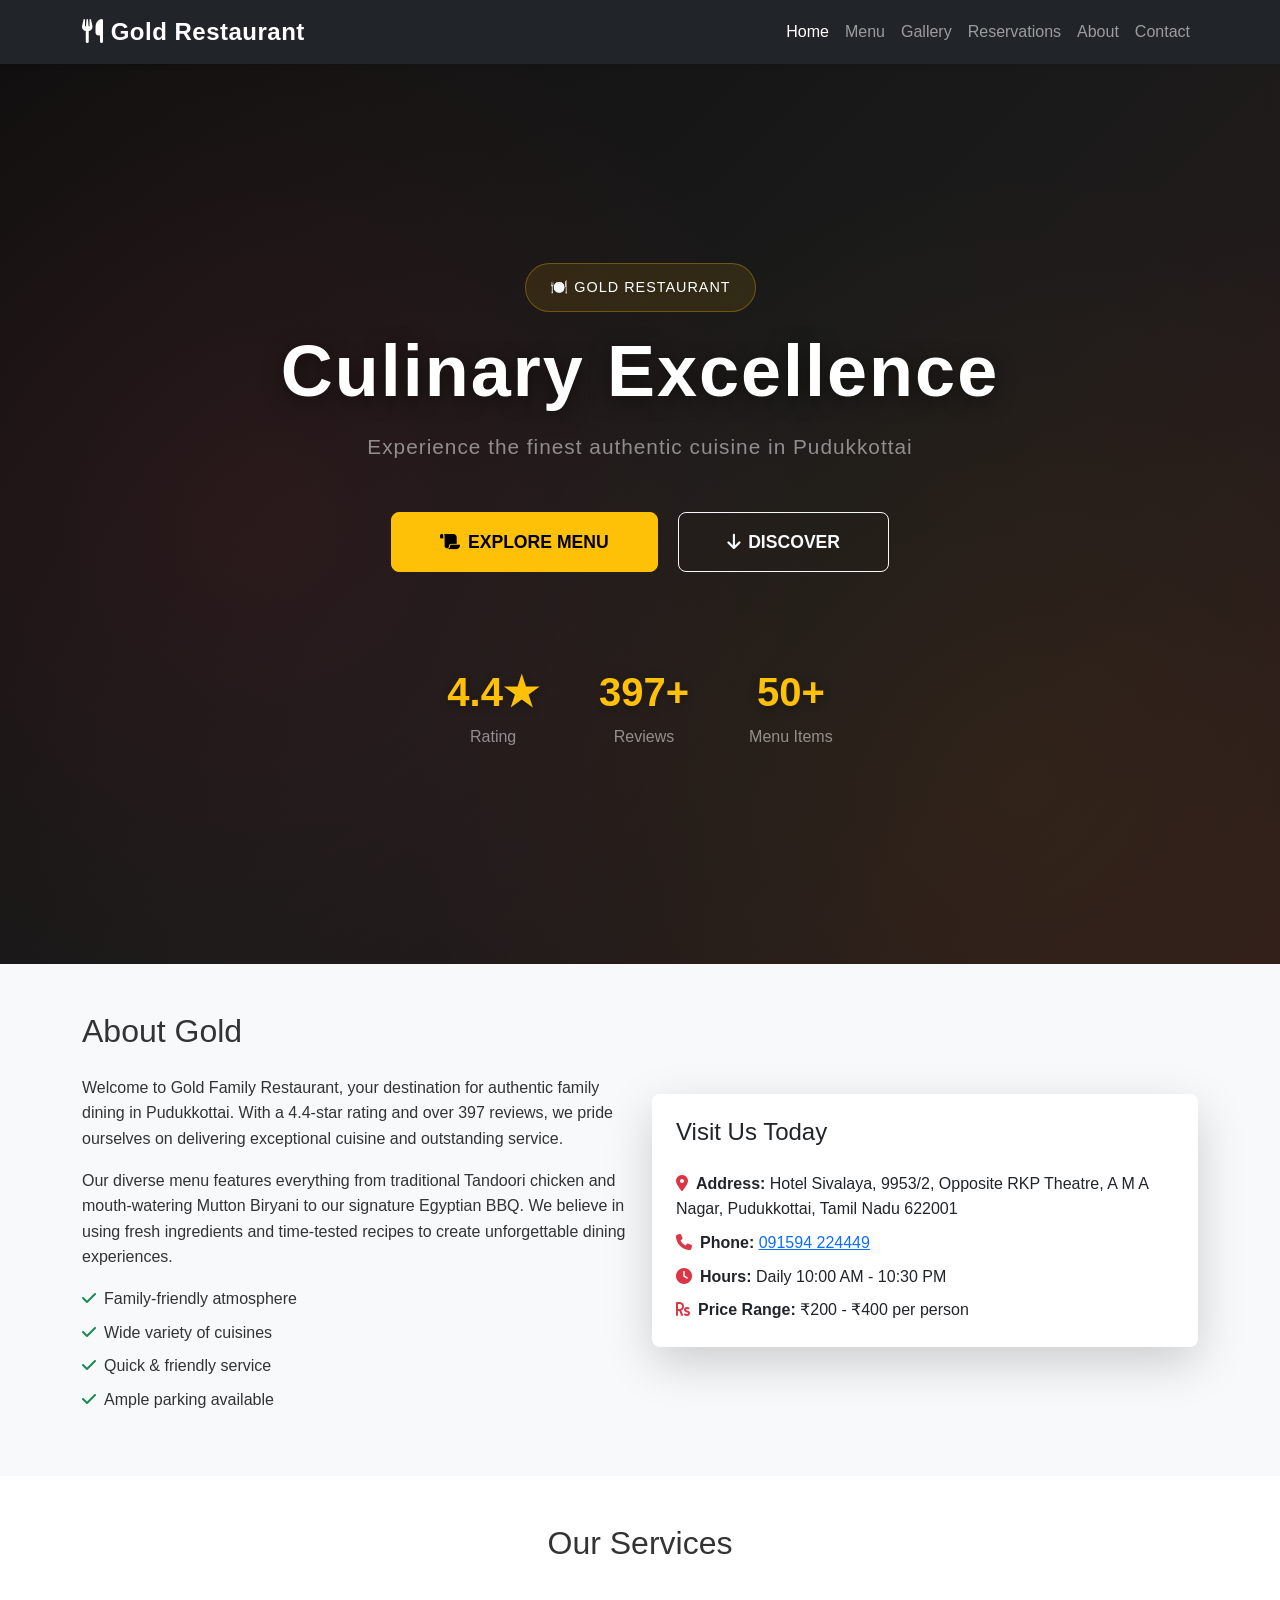
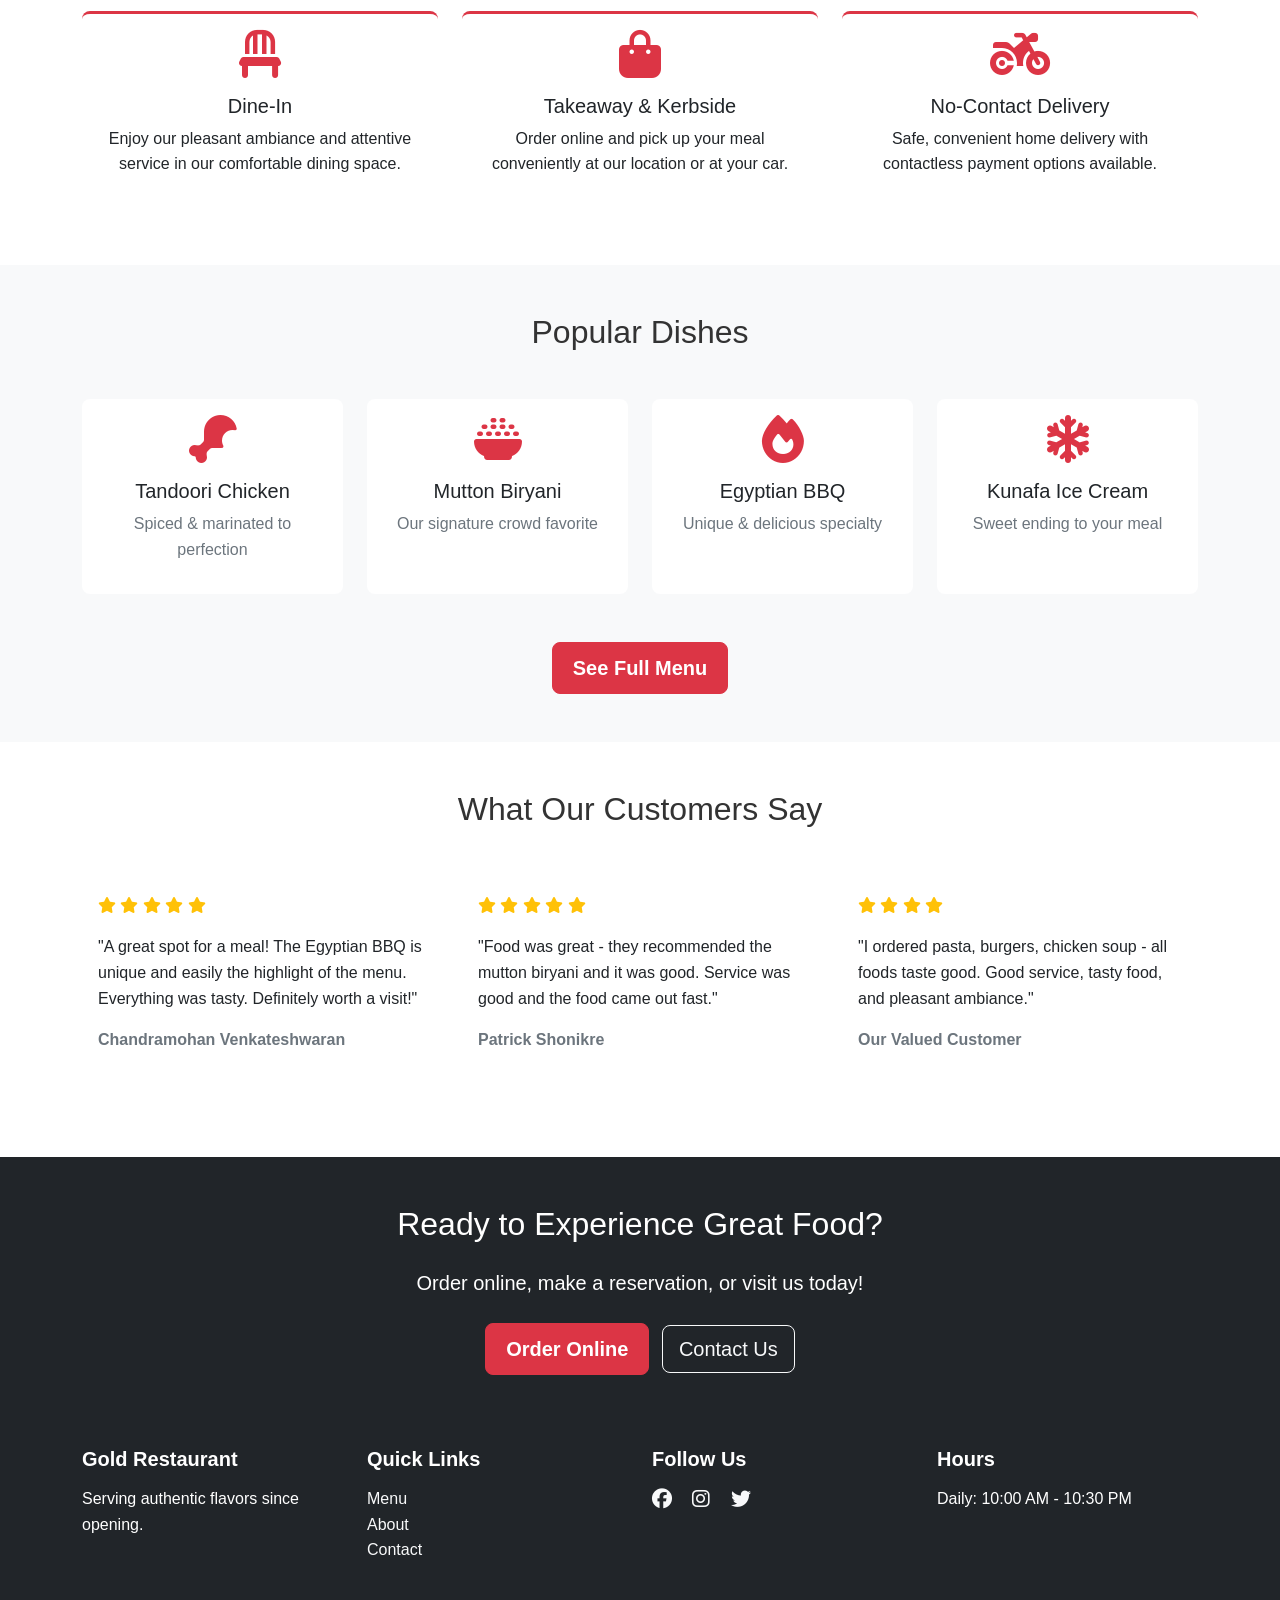
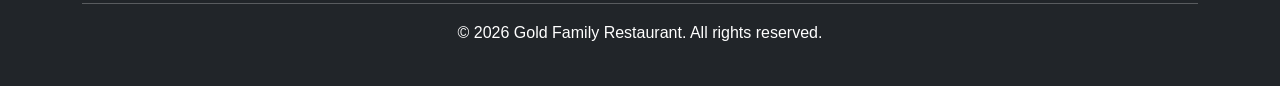
==== commit 5ad84114: "Change restaurant name to Gold Family Restaurant Updated restaurant name and details from Koodoo to " ====
--- a/index.html
+++ b/index.html
@@ -3,17 +3,18 @@
 <head>
     <meta charset="UTF-8">
     <meta name="viewport" content="width=device-width, initial-scale=1.0">
-    <title>Koodoo Family Restaurant | Pudukkottai</title>
+    <title>Gold Family Restaurant | Best Restaurant in Pudukkottai</title>
     <link href="https://cdn.jsdelivr.net/npm/bootstrap@5.3.0/dist/css/bootstrap.min.css" rel="stylesheet">
     <link href="https://cdnjs.cloudflare.com/ajax/libs/font-awesome/6.4.0/css/all.min.css" rel="stylesheet">
     <link rel="stylesheet" href="styles.css">
+<meta name="description" content="Gold Family Restaurant in Pudukkottai offers authentic cuisine, biryani, tandoori, Egyptian BBQ, takeaway, delivery and family dining.">
 </head>
 <body>
     <!-- Navigation Bar -->
     <nav class="navbar navbar-expand-lg navbar-dark bg-dark sticky-top">
         <div class="container">
             <a class="navbar-brand fw-bold" href="index.html">
-                <i class="fas fa-utensils"></i> Koodoo Restaurant
+                <i class="fas fa-utensils"></i> Gold Restaurant
             </a>
             <button class="navbar-toggler" type="button" data-bs-toggle="collapse" data-bs-target="#navbarNav">
                 <span class="navbar-toggler-icon"></span>
@@ -35,7 +36,7 @@
     <section class="hero-section premium-hero">
         <div class="hero-overlay"></div>
         <div class="hero-content">
-            <div class="hero-badge mb-3">🍽️ KOODOO RESTAURANT</div>
+            <div class="hero-badge mb-3">🍽️ GOLD RESTAURANT</div>
             <h1 class="display-2 fw-bold text-white mb-3" style="letter-spacing: 2px;">
                 Culinary Excellence
             </h1>
@@ -72,8 +73,8 @@
         <div class="container">
             <div class="row align-items-center">
                 <div class="col-md-6 mb-4 mb-md-0">
-                    <h2 class="mb-4">About Koodoo</h2>
-                    <p class="mb-3">Welcome to Koodoo Family Restaurant, your destination for authentic family dining in Pudukkottai. With a 4.4-star rating and over 397 reviews, we pride ourselves on delivering exceptional cuisine and outstanding service.</p>
+                    <h2 class="mb-4">About Gold</h2>
+                    <p class="mb-3">Welcome to Gold Family Restaurant, your destination for authentic family dining in Pudukkottai. With a 4.4-star rating and over 397 reviews, we pride ourselves on delivering exceptional cuisine and outstanding service.</p>
                     <p class="mb-3">Our diverse menu features everything from traditional Tandoori chicken and mouth-watering Mutton Biryani to our signature Egyptian BBQ. We believe in using fresh ingredients and time-tested recipes to create unforgettable dining experiences.</p>
                     <ul class="list-unstyled">
                         <li class="mb-2"><i class="fas fa-check text-success me-2"></i>Family-friendly atmosphere</li>
@@ -249,7 +250,7 @@
         <div class="container">
             <div class="row mb-4">
                 <div class="col-md-3">
-                    <h5>Koodoo Restaurant</h5>
+                    <h5>Gold Restaurant</h5>
                     <p>Serving authentic flavors since opening.</p>
                 </div>
                 <div class="col-md-3">
@@ -275,7 +276,7 @@
             </div>
             <hr>
             <div class="text-center">
-                <p>&copy; 2024 Koodoo Family Restaurant. All rights reserved.</p>
+                <p>&copy; 2026 Gold Family Restaurant. All rights reserved.</p>
             </div>
         </div>
     </footer>
